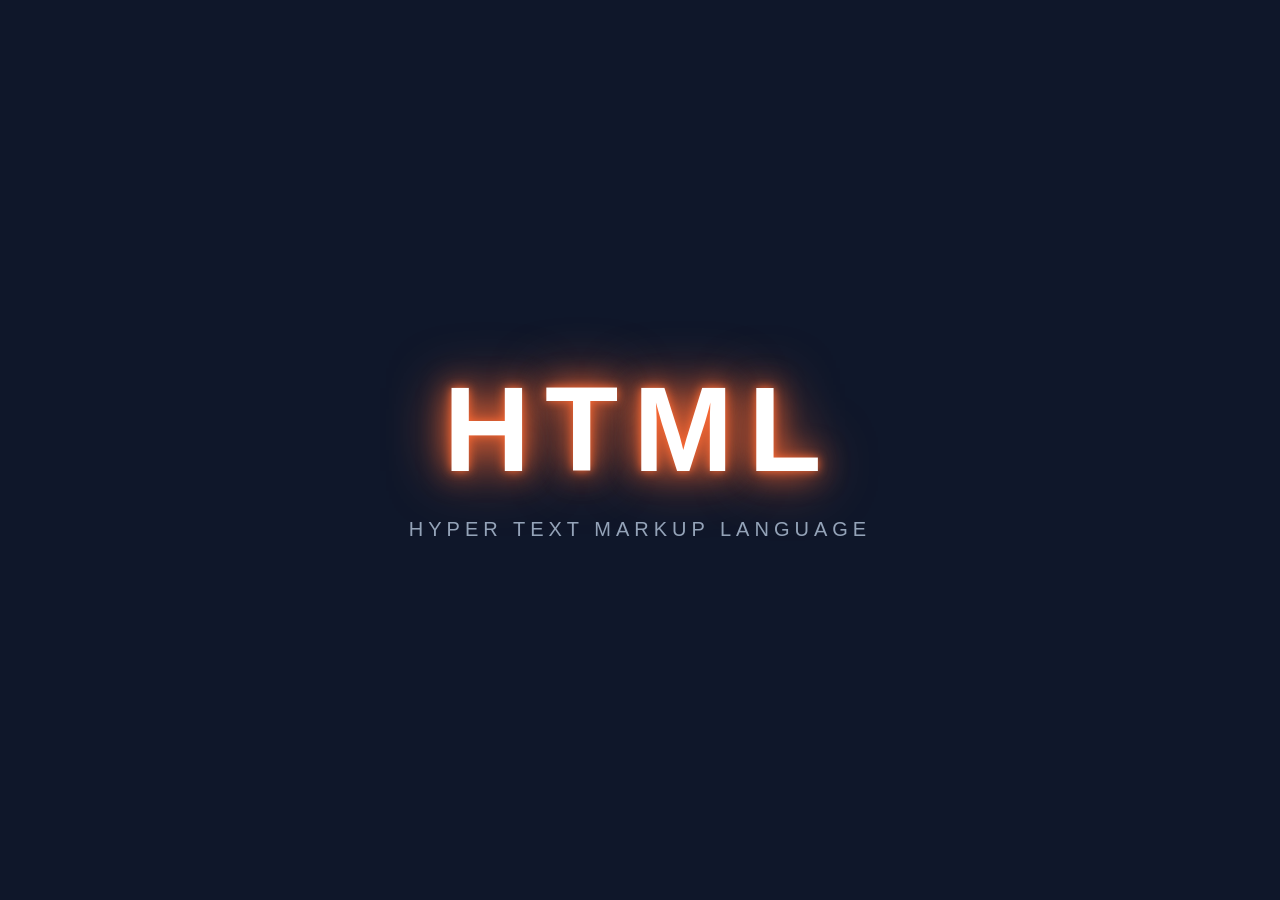
==== index.html @ c64df4d7 "Add files via upload" ====
<!DOCTYPE html>
<html lang="en">
<head>
    <meta charset="UTF-8">
    <meta name="viewport" content="width=device-width, initial-scale=1.0">

    <title>HTML</title>

    <style>
        * {
            margin: 0;
            padding: 0;
            box-sizing: border-box;
        }

        body {
            height: 100vh;
            display: flex;
            justify-content: center;
            align-items: center;
            background: #0f172a;
            font-family: Arial, sans-serif;
            overflow: hidden;
        }

        .container {
            text-align: center;
        }

        .html-text {
            font-size: 120px;
            font-weight: 900;
            letter-spacing: 15px;
            color: white;
            text-shadow:
                0 0 10px #ff6b35,
                0 0 30px #ff6b35,
                0 0 60px #ff6b35;
            animation: glow 2s infinite alternate;
        }

        .subtitle {
            margin-top: 20px;
            color: #94a3b8;
            font-size: 20px;
            letter-spacing: 5px;
        }

        @keyframes glow {
            from {
                transform: scale(1);
                text-shadow:
                    0 0 10px #ff6b35,
                    0 0 30px #ff6b35;
            }

            to {
                transform: scale(1.08);
                text-shadow:
                    0 0 20px #ff6b35,
                    0 0 50px #ff6b35,
                    0 0 90px #ff6b35;
            }
        }
    </style>
</head>

<body>

    <div class="container">
        <div class="html-text">HTML</div>
        <div class="subtitle">HYPER TEXT MARKUP LANGUAGE</div>
    </div>

</body>
</html>
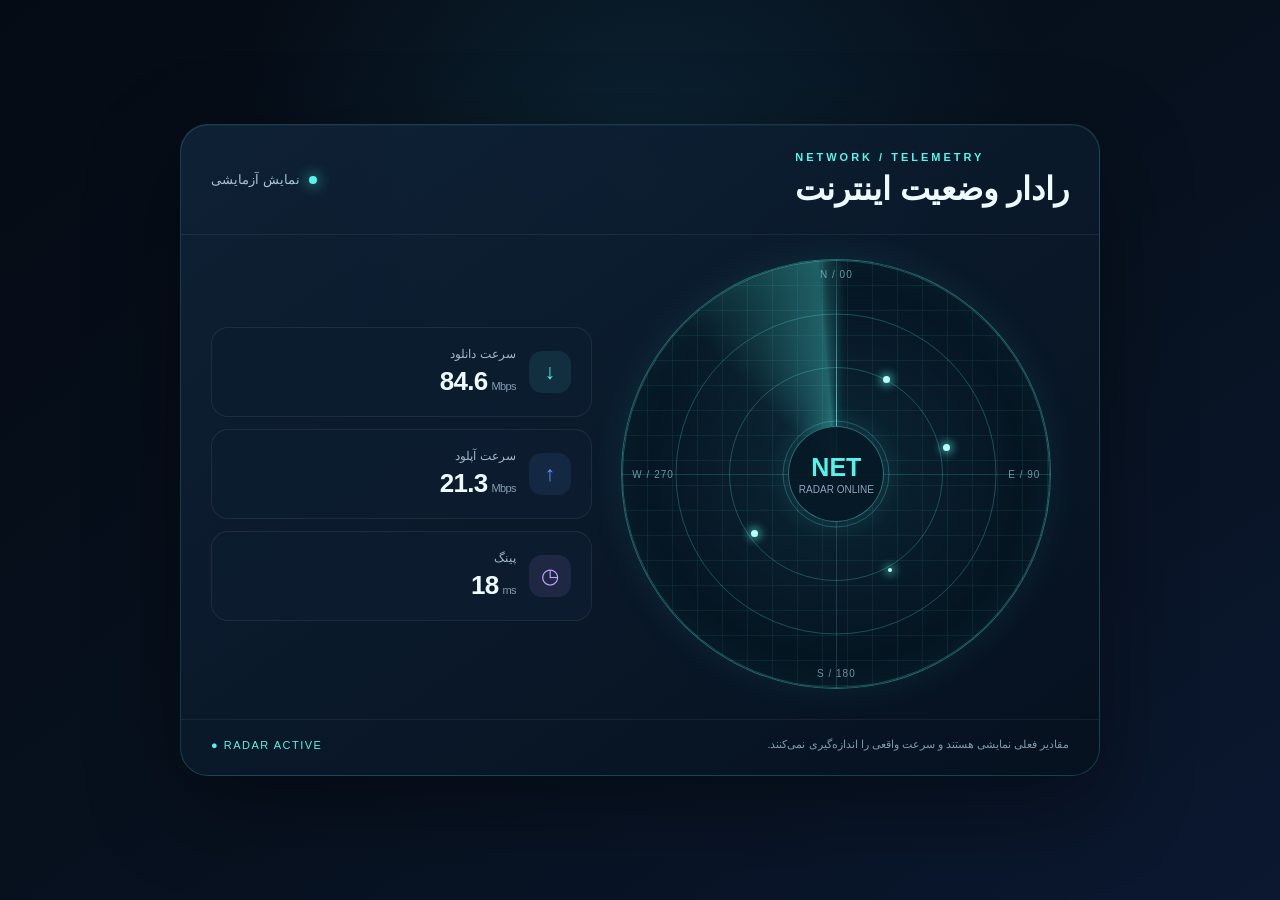
==== commit 45979ed2: "Replace landing page with internet radar" ====
--- a/index.html
+++ b/index.html
@@ -1,76 +1,210 @@
 <!DOCTYPE html>
-<html lang="en">
+<html lang="fa" dir="rtl">
 <head>
-    <meta charset="UTF-8">
-    <meta name="viewport" content="width=device-width, initial-scale=1.0">
+  <meta charset="UTF-8" />
+  <meta name="viewport" content="width=device-width, initial-scale=1.0" />
+  <title>Internet Radar</title>
+  <style>
+    :root {
+      --bg: #07111f;
+      --panel: rgba(13, 29, 48, .78);
+      --cyan: #54f5e8;
+      --blue: #5a9bff;
+      --muted: #8ca5bb;
+      --line: rgba(84, 245, 232, .15);
+    }
+    * { box-sizing: border-box; }
+    body {
+      margin: 0;
+      min-height: 100vh;
+      display: grid;
+      place-items: center;
+      padding: 28px;
+      color: #eefcff;
+      font-family: -apple-system, BlinkMacSystemFont, "Segoe UI", sans-serif;
+      background:
+        radial-gradient(ellipse at 50% 20%, rgba(29, 104, 132, .22), transparent 45%),
+        linear-gradient(145deg, #050b14, var(--bg) 55%, #0b1830);
+    }
+    .radar-card {
+      width: min(100%, 920px);
+      overflow: hidden;
+      border: 1px solid rgba(84, 245, 232, .18);
+      border-radius: 28px;
+      background: linear-gradient(145deg, rgba(16, 35, 56, .9), rgba(6, 17, 31, .94));
+      box-shadow: 0 28px 90px rgba(0, 0, 0, .38), inset 0 1px rgba(255,255,255,.04);
+    }
+    .top {
+      display: flex;
+      align-items: center;
+      justify-content: space-between;
+      gap: 16px;
+      padding: 26px 30px;
+      border-bottom: 1px solid rgba(255,255,255,.07);
+    }
+    .eyebrow {
+      color: var(--cyan);
+      font-size: 11px;
+      font-weight: 800;
+      letter-spacing: 3px;
+      direction: ltr;
+    }
+    h1 { margin: 7px 0 0; font-size: clamp(22px, 4vw, 32px); }
+    .status {
+      display: inline-flex; align-items: center; gap: 9px;
+      color: #a8c4d5; font-size: 13px; white-space: nowrap;
+    }
+    .dot {
+      width: 8px; height: 8px; border-radius: 50%;
+      background: var(--cyan); box-shadow: 0 0 14px var(--cyan);
+      animation: pulse 1.8s infinite;
+    }
+    .content {
+      display: grid; grid-template-columns: 1.1fr .9fr;
+      align-items: center; gap: 12px; padding: 24px 30px 30px;
+    }
+    .radar-wrap { position: relative; width: 100%; max-width: 430px; margin: auto; }
+    .radar {
+      position: relative; width: 100%; aspect-ratio: 1;
+      overflow: hidden; border-radius: 50%;
+      border: 1px solid rgba(84,245,232,.38);
+      background:
+        linear-gradient(rgba(84,245,232,.07) 1px, transparent 1px),
+        linear-gradient(90deg, rgba(84,245,232,.07) 1px, transparent 1px),
+        radial-gradient(circle, rgba(35,133,144,.14), rgba(4,18,30,.8) 72%);
+      background-size: 25px 25px, 25px 25px, auto;
+      box-shadow: 0 0 38px rgba(84,245,232,.08), inset 0 0 45px rgba(84,245,232,.07);
+    }
+    .ring {
+      position: absolute; left: 50%; top: 50%; transform: translate(-50%,-50%);
+      border: 1px solid rgba(84,245,232,.25); border-radius: 50%;
+    }
+    .r1 { width: 25%; height: 25%; }
+    .r2 { width: 50%; height: 50%; }
+    .r3 { width: 75%; height: 75%; }
+    .r4 { width: 100%; height: 100%; }
+    .axis { position: absolute; background: rgba(84,245,232,.18); }
+    .axis.h { height: 1px; left: 0; right: 0; top: 50%; }
+    .axis.v { width: 1px; top: 0; bottom: 0; left: 50%; }
+    .sweep {
+      position: absolute; inset: 0; border-radius: 50%;
+      background: conic-gradient(from 0deg, transparent 0deg 292deg, rgba(84,245,232,.02) 315deg, rgba(84,245,232,.32) 355deg, transparent 360deg);
+      animation: rotate 5s linear infinite;
+    }
+    .sweep::after {
+      content: ""; position: absolute; top: 0; left: 50%; width: 1px; height: 50%;
+      background: linear-gradient(transparent, var(--cyan));
+      transform-origin: bottom;
+      box-shadow: 0 0 9px var(--cyan);
+    }
+    .blip {
+      position: absolute; width: 7px; height: 7px; border-radius: 50%;
+      background: #b7fff9; box-shadow: 0 0 8px 3px rgba(84,245,232,.55);
+      animation: blink 2s infinite;
+    }
+    .b1 { top: 27%; left: 61%; }
+    .b2 { top: 63%; left: 30%; animation-delay: .6s; }
+    .b3 { top: 43%; left: 75%; animation-delay: 1.1s; }
+    .b4 { top: 72%; left: 62%; width: 4px; height: 4px; animation-delay: .3s; }
+    .radar-center {
+      position: absolute; left: 50%; top: 50%; transform: translate(-50%,-50%);
+      width: 96px; height: 96px; display: grid; place-items: center;
+      text-align: center; border-radius: 50%;
+      background: rgba(7,25,39,.94); border: 1px solid rgba(84,245,232,.4);
+      box-shadow: 0 0 28px rgba(84,245,232,.16);
+    }
+    .radar-center strong { display: block; font-size: 25px; color: var(--cyan); direction: ltr; }
+    .radar-center span { display: block; color: var(--muted); font-size: 10px; margin-top: 2px; }
+    .radar-label {
+      position: absolute; color: rgba(153,207,218,.68); font-size: 10px;
+      direction: ltr; letter-spacing: 1px;
+    }
+    .label-n { top: 9px; left: 50%; transform: translateX(-50%); }
+    .label-e { right: 10px; top: 50%; transform: translateY(-50%); }
+    .label-s { bottom: 9px; left: 50%; transform: translateX(-50%); }
+    .label-w { left: 10px; top: 50%; transform: translateY(-50%); }
+    .metrics { display: grid; gap: 12px; }
+    .metric {
+      display: flex; align-items: center; justify-content: space-between; gap: 14px;
+      padding: 19px 20px; border-radius: 17px;
+      border: 1px solid rgba(255,255,255,.075); background: var(--panel);
+    }
+    .metric-left { display: flex; align-items: center; gap: 13px; }
+    .metric-icon {
+      width: 42px; height: 42px; display: grid; place-items: center;
+      border-radius: 13px; color: var(--cyan); background: rgba(84,245,232,.09);
+      font-size: 21px;
+    }
+    .metric:nth-child(2) .metric-icon { color: var(--blue); background: rgba(90,155,255,.1); }
+    .metric:nth-child(3) .metric-icon { color: #c3a0ff; background: rgba(195,160,255,.1); }
+    .metric-label { color: #a1b7c8; font-size: 12px; }
+    .metric-value { margin-top: 5px; font-size: 26px; font-weight: 750; letter-spacing: -.7px; direction: ltr; }
+    .unit { font-size: 11px; color: #829caf; font-weight: 500; margin-left: 4px; }
+    .bottom {
+      display: flex; justify-content: space-between; align-items: center; gap: 16px;
+      padding: 18px 30px 24px; border-top: 1px solid rgba(255,255,255,.06);
+      color: #7f9bad; font-size: 11px;
+    }
+    .live-tag { color: var(--cyan); direction: ltr; letter-spacing: 1.5px; }
+    @keyframes rotate { to { transform: rotate(360deg); } }
+    @keyframes pulse { 50% { opacity: .45; box-shadow: 0 0 4px var(--cyan); } }
+    @keyframes blink { 0%,100% { opacity: .35; transform: scale(.8); } 50% { opacity: 1; transform: scale(1.2); } }
+    @media (max-width: 680px) {
+      body { padding: 12px; }
+      .top { padding: 22px 20px; align-items: flex-start; flex-direction: column; }
+      .content { grid-template-columns: 1fr; padding: 20px; gap: 24px; }
+      .radar-wrap { max-width: 340px; }
+      .bottom { padding: 16px 20px 20px; }
+      .metric { padding: 15px; }
+    }
+    @media (prefers-reduced-motion: reduce) {
+      *, *::before, *::after { animation-duration: .01ms !important; animation-iteration-count: 1 !important; }
+    }
+  </style>
+</head>
+<body>
+  <main class="radar-card">
+    <header class="top">
+      <div>
+        <div class="eyebrow">NETWORK / TELEMETRY</div>
+        <h1>رادار وضعیت اینترنت</h1>
+      </div>
+      <div class="status"><span class="dot"></span><span id="connectionStatus">نمایش آزمایشی</span></div>
+    </header>
 
-    <title>HTML</title>
+    <section class="content">
+      <div class="radar-wrap">
+        <div class="radar" aria-label="رادار متحرک تزئینی">
+          <div class="ring r1"></div><div class="ring r2"></div>
+          <div class="ring r3"></div><div class="ring r4"></div>
+          <div class="axis h"></div><div class="axis v"></div>
+          <div class="sweep"></div>
+          <i class="blip b1"></i><i class="blip b2"></i><i class="blip b3"></i><i class="blip b4"></i>
+          <span class="radar-label label-n">N / 00</span>
+          <span class="radar-label label-e">E / 90</span>
+          <span class="radar-label label-s">S / 180</span>
+          <span class="radar-label label-w">W / 270</span>
+          <div class="radar-center"><div><strong>NET</strong><span>RADAR ONLINE</span></div></div>
+        </div>
+      </div>
 
-    <style>
-        * {
-            margin: 0;
-            padding: 0;
-            box-sizing: border-box;
-        }
+      <div class="metrics">
+        <article class="metric">
+          <div class="metric-left"><div class="metric-icon">↓</div><div><div class="metric-label">سرعت دانلود</div><div class="metric-value"><span id="download">84.6</span><span class="unit">Mbps</span></div></div></div>
+        </article>
+        <article class="metric">
+          <div class="metric-left"><div class="metric-icon">↑</div><div><div class="metric-label">سرعت آپلود</div><div class="metric-value"><span id="upload">21.3</span><span class="unit">Mbps</span></div></div></div>
+        </article>
+        <article class="metric">
+          <div class="metric-left"><div class="metric-icon">◷</div><div><div class="metric-label">پینگ</div><div class="metric-value"><span id="ping">18</span><span class="unit">ms</span></div></div></div>
+        </article>
+      </div>
+    </section>
 
-        body {
-            height: 100vh;
-            display: flex;
-            justify-content: center;
-            align-items: center;
-            background: #0f172a;
-            font-family: Arial, sans-serif;
-            overflow: hidden;
-        }
-
-        .container {
-            text-align: center;
-        }
-
-        .html-text {
-            font-size: 120px;
-            font-weight: 900;
-            letter-spacing: 15px;
-            color: white;
-            text-shadow:
-                0 0 10px #ff6b35,
-                0 0 30px #ff6b35,
-                0 0 60px #ff6b35;
-            animation: glow 2s infinite alternate;
-        }
-
-        .subtitle {
-            margin-top: 20px;
-            color: #94a3b8;
-            font-size: 20px;
-            letter-spacing: 5px;
-        }
-
-        @keyframes glow {
-            from {
-                transform: scale(1);
-                text-shadow:
-                    0 0 10px #ff6b35,
-                    0 0 30px #ff6b35;
-            }
-
-            to {
-                transform: scale(1.08);
-                text-shadow:
-                    0 0 20px #ff6b35,
-                    0 0 50px #ff6b35,
-                    0 0 90px #ff6b35;
-            }
-        }
-    </style>
-</head>
-
-<body>
-
-    <div class="container">
-        <div class="html-text">HTML</div>
-        <div class="subtitle">HYPER TEXT MARKUP LANGUAGE</div>
-    </div>
-
+    <footer class="bottom">
+      <span>مقادیر فعلی نمایشی هستند و سرعت واقعی را اندازه‌گیری نمی‌کنند.</span>
+      <span class="live-tag">● RADAR ACTIVE</span>
+    </footer>
+  </main>
 </body>
-</html>+</html>
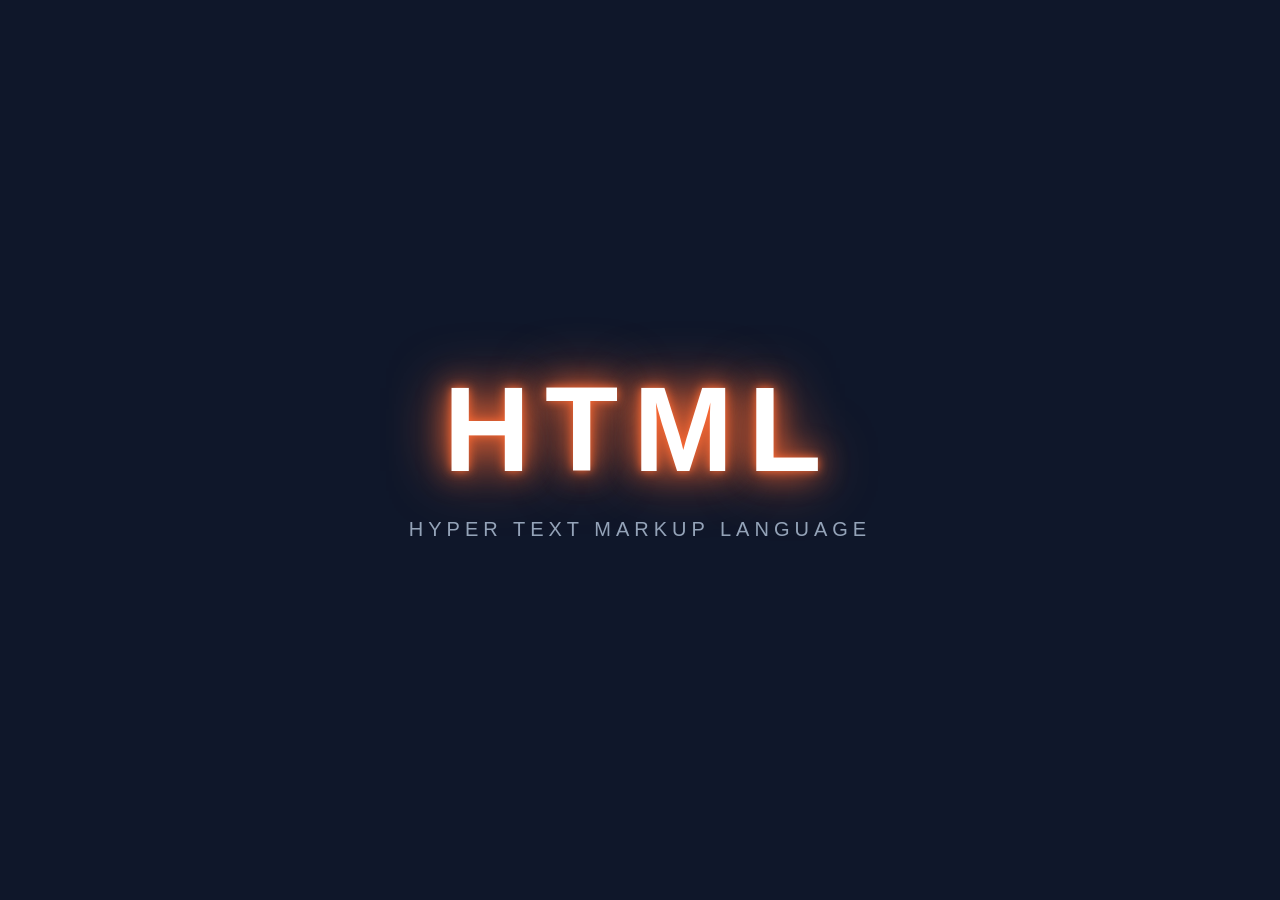
==== commit 6cf80bb5: "Resolve conflict and replace landing page" ====
--- a/index.html
+++ b/index.html
@@ -1,210 +1,76 @@
 <!DOCTYPE html>
-<html lang="fa" dir="rtl">
+<html lang="en">
 <head>
-  <meta charset="UTF-8" />
-  <meta name="viewport" content="width=device-width, initial-scale=1.0" />
-  <title>Internet Radar</title>
-  <style>
-    :root {
-      --bg: #07111f;
-      --panel: rgba(13, 29, 48, .78);
-      --cyan: #54f5e8;
-      --blue: #5a9bff;
-      --muted: #8ca5bb;
-      --line: rgba(84, 245, 232, .15);
-    }
-    * { box-sizing: border-box; }
-    body {
-      margin: 0;
-      min-height: 100vh;
-      display: grid;
-      place-items: center;
-      padding: 28px;
-      color: #eefcff;
-      font-family: -apple-system, BlinkMacSystemFont, "Segoe UI", sans-serif;
-      background:
-        radial-gradient(ellipse at 50% 20%, rgba(29, 104, 132, .22), transparent 45%),
-        linear-gradient(145deg, #050b14, var(--bg) 55%, #0b1830);
-    }
-    .radar-card {
-      width: min(100%, 920px);
-      overflow: hidden;
-      border: 1px solid rgba(84, 245, 232, .18);
-      border-radius: 28px;
-      background: linear-gradient(145deg, rgba(16, 35, 56, .9), rgba(6, 17, 31, .94));
-      box-shadow: 0 28px 90px rgba(0, 0, 0, .38), inset 0 1px rgba(255,255,255,.04);
-    }
-    .top {
-      display: flex;
-      align-items: center;
-      justify-content: space-between;
-      gap: 16px;
-      padding: 26px 30px;
-      border-bottom: 1px solid rgba(255,255,255,.07);
-    }
-    .eyebrow {
-      color: var(--cyan);
-      font-size: 11px;
-      font-weight: 800;
-      letter-spacing: 3px;
-      direction: ltr;
-    }
-    h1 { margin: 7px 0 0; font-size: clamp(22px, 4vw, 32px); }
-    .status {
-      display: inline-flex; align-items: center; gap: 9px;
-      color: #a8c4d5; font-size: 13px; white-space: nowrap;
-    }
-    .dot {
-      width: 8px; height: 8px; border-radius: 50%;
-      background: var(--cyan); box-shadow: 0 0 14px var(--cyan);
-      animation: pulse 1.8s infinite;
-    }
-    .content {
-      display: grid; grid-template-columns: 1.1fr .9fr;
-      align-items: center; gap: 12px; padding: 24px 30px 30px;
-    }
-    .radar-wrap { position: relative; width: 100%; max-width: 430px; margin: auto; }
-    .radar {
-      position: relative; width: 100%; aspect-ratio: 1;
-      overflow: hidden; border-radius: 50%;
-      border: 1px solid rgba(84,245,232,.38);
-      background:
-        linear-gradient(rgba(84,245,232,.07) 1px, transparent 1px),
-        linear-gradient(90deg, rgba(84,245,232,.07) 1px, transparent 1px),
-        radial-gradient(circle, rgba(35,133,144,.14), rgba(4,18,30,.8) 72%);
-      background-size: 25px 25px, 25px 25px, auto;
-      box-shadow: 0 0 38px rgba(84,245,232,.08), inset 0 0 45px rgba(84,245,232,.07);
-    }
-    .ring {
-      position: absolute; left: 50%; top: 50%; transform: translate(-50%,-50%);
-      border: 1px solid rgba(84,245,232,.25); border-radius: 50%;
-    }
-    .r1 { width: 25%; height: 25%; }
-    .r2 { width: 50%; height: 50%; }
-    .r3 { width: 75%; height: 75%; }
-    .r4 { width: 100%; height: 100%; }
-    .axis { position: absolute; background: rgba(84,245,232,.18); }
-    .axis.h { height: 1px; left: 0; right: 0; top: 50%; }
-    .axis.v { width: 1px; top: 0; bottom: 0; left: 50%; }
-    .sweep {
-      position: absolute; inset: 0; border-radius: 50%;
-      background: conic-gradient(from 0deg, transparent 0deg 292deg, rgba(84,245,232,.02) 315deg, rgba(84,245,232,.32) 355deg, transparent 360deg);
-      animation: rotate 5s linear infinite;
-    }
-    .sweep::after {
-      content: ""; position: absolute; top: 0; left: 50%; width: 1px; height: 50%;
-      background: linear-gradient(transparent, var(--cyan));
-      transform-origin: bottom;
-      box-shadow: 0 0 9px var(--cyan);
-    }
-    .blip {
-      position: absolute; width: 7px; height: 7px; border-radius: 50%;
-      background: #b7fff9; box-shadow: 0 0 8px 3px rgba(84,245,232,.55);
-      animation: blink 2s infinite;
-    }
-    .b1 { top: 27%; left: 61%; }
-    .b2 { top: 63%; left: 30%; animation-delay: .6s; }
-    .b3 { top: 43%; left: 75%; animation-delay: 1.1s; }
-    .b4 { top: 72%; left: 62%; width: 4px; height: 4px; animation-delay: .3s; }
-    .radar-center {
-      position: absolute; left: 50%; top: 50%; transform: translate(-50%,-50%);
-      width: 96px; height: 96px; display: grid; place-items: center;
-      text-align: center; border-radius: 50%;
-      background: rgba(7,25,39,.94); border: 1px solid rgba(84,245,232,.4);
-      box-shadow: 0 0 28px rgba(84,245,232,.16);
-    }
-    .radar-center strong { display: block; font-size: 25px; color: var(--cyan); direction: ltr; }
-    .radar-center span { display: block; color: var(--muted); font-size: 10px; margin-top: 2px; }
-    .radar-label {
-      position: absolute; color: rgba(153,207,218,.68); font-size: 10px;
-      direction: ltr; letter-spacing: 1px;
-    }
-    .label-n { top: 9px; left: 50%; transform: translateX(-50%); }
-    .label-e { right: 10px; top: 50%; transform: translateY(-50%); }
-    .label-s { bottom: 9px; left: 50%; transform: translateX(-50%); }
-    .label-w { left: 10px; top: 50%; transform: translateY(-50%); }
-    .metrics { display: grid; gap: 12px; }
-    .metric {
-      display: flex; align-items: center; justify-content: space-between; gap: 14px;
-      padding: 19px 20px; border-radius: 17px;
-      border: 1px solid rgba(255,255,255,.075); background: var(--panel);
-    }
-    .metric-left { display: flex; align-items: center; gap: 13px; }
-    .metric-icon {
-      width: 42px; height: 42px; display: grid; place-items: center;
-      border-radius: 13px; color: var(--cyan); background: rgba(84,245,232,.09);
-      font-size: 21px;
-    }
-    .metric:nth-child(2) .metric-icon { color: var(--blue); background: rgba(90,155,255,.1); }
-    .metric:nth-child(3) .metric-icon { color: #c3a0ff; background: rgba(195,160,255,.1); }
-    .metric-label { color: #a1b7c8; font-size: 12px; }
-    .metric-value { margin-top: 5px; font-size: 26px; font-weight: 750; letter-spacing: -.7px; direction: ltr; }
-    .unit { font-size: 11px; color: #829caf; font-weight: 500; margin-left: 4px; }
-    .bottom {
-      display: flex; justify-content: space-between; align-items: center; gap: 16px;
-      padding: 18px 30px 24px; border-top: 1px solid rgba(255,255,255,.06);
-      color: #7f9bad; font-size: 11px;
-    }
-    .live-tag { color: var(--cyan); direction: ltr; letter-spacing: 1.5px; }
-    @keyframes rotate { to { transform: rotate(360deg); } }
-    @keyframes pulse { 50% { opacity: .45; box-shadow: 0 0 4px var(--cyan); } }
-    @keyframes blink { 0%,100% { opacity: .35; transform: scale(.8); } 50% { opacity: 1; transform: scale(1.2); } }
-    @media (max-width: 680px) {
-      body { padding: 12px; }
-      .top { padding: 22px 20px; align-items: flex-start; flex-direction: column; }
-      .content { grid-template-columns: 1fr; padding: 20px; gap: 24px; }
-      .radar-wrap { max-width: 340px; }
-      .bottom { padding: 16px 20px 20px; }
-      .metric { padding: 15px; }
-    }
-    @media (prefers-reduced-motion: reduce) {
-      *, *::before, *::after { animation-duration: .01ms !important; animation-iteration-count: 1 !important; }
-    }
-  </style>
+    <meta charset="UTF-8">
+    <meta name="viewport" content="width=device-width, initial-scale=1.0">
+
+    <title>HTML</title>
+
+    <style>
+        * {
+            margin: 0;
+            padding: 0;
+            box-sizing: border-box;
+        }
+
+        body {
+            height: 100vh;
+            display: flex;
+            justify-content: center;
+            align-items: center;
+            background: #0f172a;
+            font-family: Arial, sans-serif;
+            overflow: hidden;
+        }
+
+        .container {
+            text-align: center;
+        }
+
+        .html-text {
+            font-size: 120px;
+            font-weight: 900;
+            letter-spacing: 15px;
+            color: white;
+            text-shadow:
+                0 0 10px #ff6b35,
+                0 0 30px #ff6b35,
+                0 0 60px #ff6b35;
+            animation: glow 2s infinite alternate;
+        }
+
+        .subtitle {
+            margin-top: 20px;
+            color: #94a3b8;
+            font-size: 20px;
+            letter-spacing: 5px;
+        }
+
+        @keyframes glow {
+            from {
+                transform: scale(1);
+                text-shadow:
+                    0 0 10px #ff6b35,
+                    0 0 30px #ff6b35;
+            }
+
+            to {
+                transform: scale(1.08);
+                text-shadow:
+                    0 0 20px #ff6b35,
+                    0 0 50px #ff6b35,
+                    0 0 90px #ff6b35;
+            }
+        }
+    </style>
 </head>
+
 <body>
-  <main class="radar-card">
-    <header class="top">
-      <div>
-        <div class="eyebrow">NETWORK / TELEMETRY</div>
-        <h1>رادار وضعیت اینترنت</h1>
-      </div>
-      <div class="status"><span class="dot"></span><span id="connectionStatus">نمایش آزمایشی</span></div>
-    </header>
 
-    <section class="content">
-      <div class="radar-wrap">
-        <div class="radar" aria-label="رادار متحرک تزئینی">
-          <div class="ring r1"></div><div class="ring r2"></div>
-          <div class="ring r3"></div><div class="ring r4"></div>
-          <div class="axis h"></div><div class="axis v"></div>
-          <div class="sweep"></div>
-          <i class="blip b1"></i><i class="blip b2"></i><i class="blip b3"></i><i class="blip b4"></i>
-          <span class="radar-label label-n">N / 00</span>
-          <span class="radar-label label-e">E / 90</span>
-          <span class="radar-label label-s">S / 180</span>
-          <span class="radar-label label-w">W / 270</span>
-          <div class="radar-center"><div><strong>NET</strong><span>RADAR ONLINE</span></div></div>
-        </div>
-      </div>
+    <div class="container">
+        <div class="html-text">HTML</div>
+        <div class="subtitle">HYPER TEXT MARKUP LANGUAGE</div>
+    </div>
 
-      <div class="metrics">
-        <article class="metric">
-          <div class="metric-left"><div class="metric-icon">↓</div><div><div class="metric-label">سرعت دانلود</div><div class="metric-value"><span id="download">84.6</span><span class="unit">Mbps</span></div></div></div>
-        </article>
-        <article class="metric">
-          <div class="metric-left"><div class="metric-icon">↑</div><div><div class="metric-label">سرعت آپلود</div><div class="metric-value"><span id="upload">21.3</span><span class="unit">Mbps</span></div></div></div>
-        </article>
-        <article class="metric">
-          <div class="metric-left"><div class="metric-icon">◷</div><div><div class="metric-label">پینگ</div><div class="metric-value"><span id="ping">18</span><span class="unit">ms</span></div></div></div>
-        </article>
-      </div>
-    </section>
-
-    <footer class="bottom">
-      <span>مقادیر فعلی نمایشی هستند و سرعت واقعی را اندازه‌گیری نمی‌کنند.</span>
-      <span class="live-tag">● RADAR ACTIVE</span>
-    </footer>
-  </main>
 </body>
-</html>
+</html>
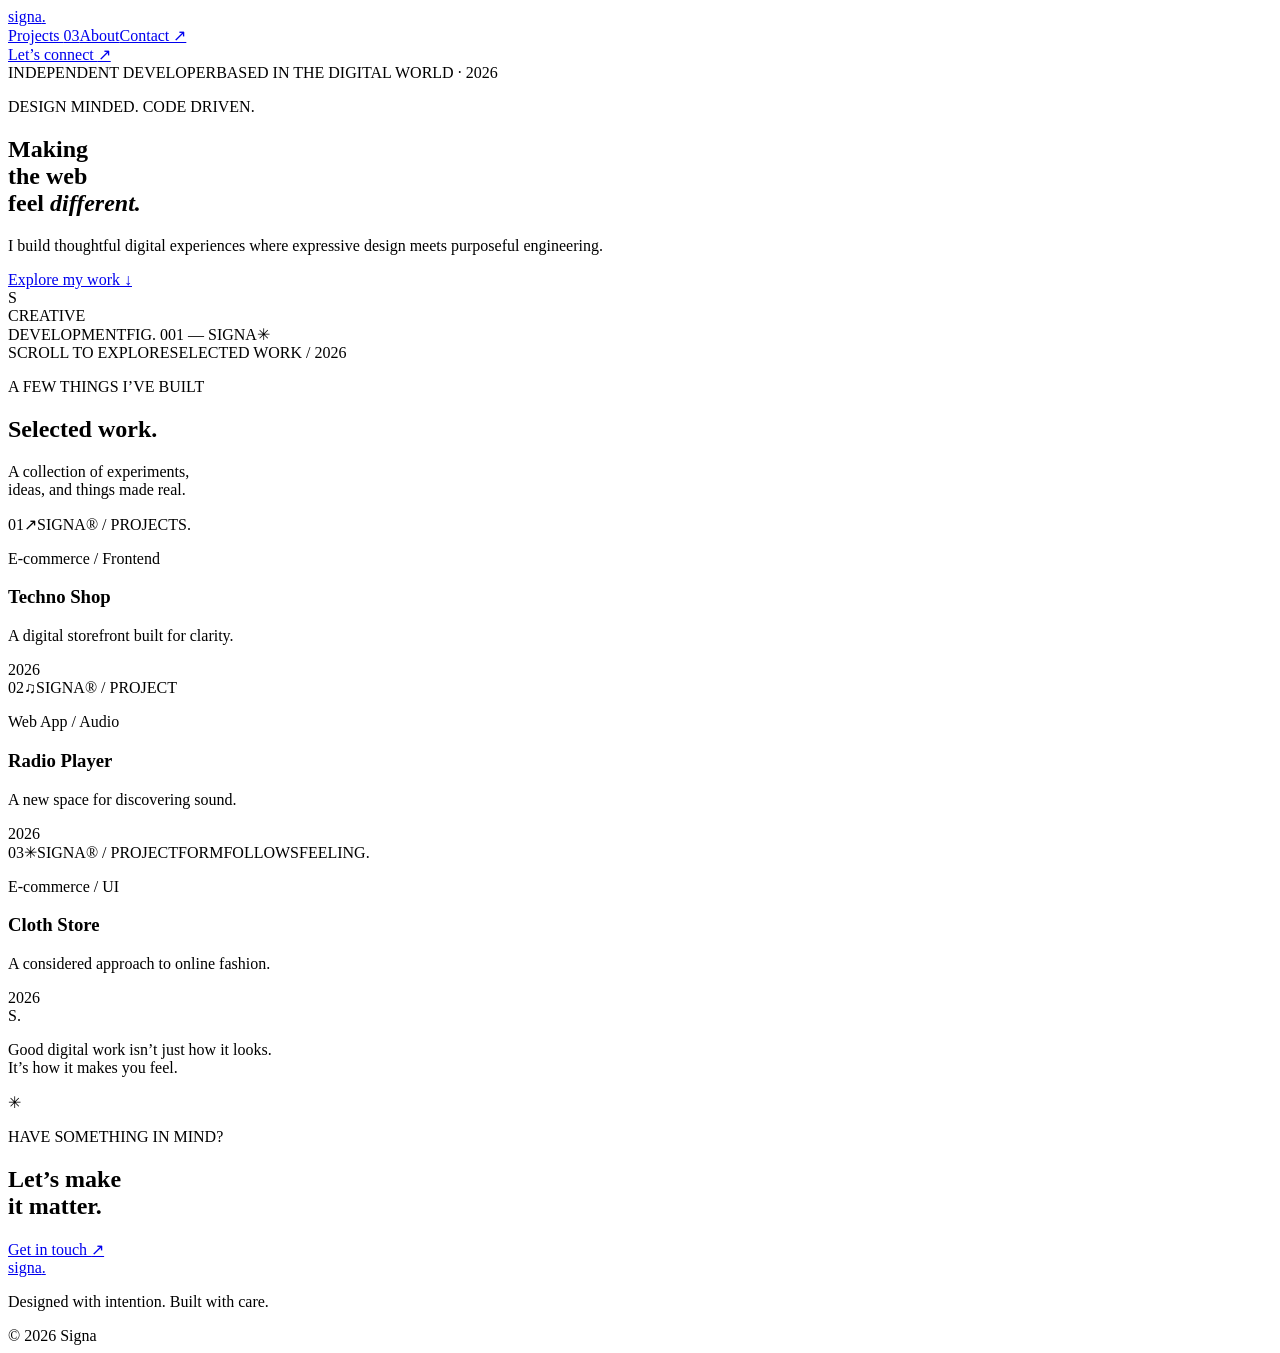
==== commit 97b6bffe: "Deploy Signa portfolio to GitHub Pages" ====
--- a/index.html
+++ b/index.html
@@ -1,76 +1 @@
-<!DOCTYPE html>
-<html lang="en">
-<head>
-    <meta charset="UTF-8">
-    <meta name="viewport" content="width=device-width, initial-scale=1.0">
-
-    <title>HTML</title>
-
-    <style>
-        * {
-            margin: 0;
-            padding: 0;
-            box-sizing: border-box;
-        }
-
-        body {
-            height: 100vh;
-            display: flex;
-            justify-content: center;
-            align-items: center;
-            background: #0f172a;
-            font-family: Arial, sans-serif;
-            overflow: hidden;
-        }
-
-        .container {
-            text-align: center;
-        }
-
-        .html-text {
-            font-size: 120px;
-            font-weight: 900;
-            letter-spacing: 15px;
-            color: white;
-            text-shadow:
-                0 0 10px #ff6b35,
-                0 0 30px #ff6b35,
-                0 0 60px #ff6b35;
-            animation: glow 2s infinite alternate;
-        }
-
-        .subtitle {
-            margin-top: 20px;
-            color: #94a3b8;
-            font-size: 20px;
-            letter-spacing: 5px;
-        }
-
-        @keyframes glow {
-            from {
-                transform: scale(1);
-                text-shadow:
-                    0 0 10px #ff6b35,
-                    0 0 30px #ff6b35;
-            }
-
-            to {
-                transform: scale(1.08);
-                text-shadow:
-                    0 0 20px #ff6b35,
-                    0 0 50px #ff6b35,
-                    0 0 90px #ff6b35;
-            }
-        }
-    </style>
-</head>
-
-<body>
-
-    <div class="container">
-        <div class="html-text">HTML</div>
-        <div class="subtitle">HYPER TEXT MARKUP LANGUAGE</div>
-    </div>
-
-</body>
-</html>+<!DOCTYPE html><html lang="en" class="T19VSG_variable _8Li5zG_variable"><head><meta charSet="utf-8"/><meta name="viewport" content="width=device-width, initial-scale=1"/><link rel="preload" href="/landing/_next/static/media/07a39a8a4660cc7c-s.p.0r6juujl39pe6.woff2" as="font" crossorigin="" type="font/woff2"/><link rel="preload" href="/landing/_next/static/media/605ce01b664af129-s.p.0wgildi0cnwt9.woff2" as="font" crossorigin="" type="font/woff2"/><link rel="stylesheet" href="/landing/_next/static/chunks/2_oo-a-i1k4a-.css" data-precedence="next"/><link rel="preload" as="script" fetchPriority="low" href="/landing/_next/static/chunks/3cfn99dbrcvvp.js"/><script src="/landing/_next/static/chunks/2mek-yn9ybunm.js" async=""></script><script src="/landing/_next/static/chunks/3wbm-994r45kr.js" async=""></script><script src="/landing/_next/static/chunks/turbopack-2jvrk16g58_ok.js" async=""></script><script src="/landing/_next/static/chunks/0umf92h1sb77c.js" async=""></script><meta name="next-size-adjust" content=""/><title>Create Next App</title><meta name="description" content="Generated by create next app"/><link rel="icon" href="/landing/favicon.ico?favicon.117ezoe8m31dk.ico" sizes="48x48" type="image/x-icon"/><script src="/landing/_next/static/chunks/0cz1d0mv5g_q7.js" noModule=""></script></head><body><div hidden=""><!--$--><!--/$--></div><main class="site-shell"><header class="site-header"><a class="wordmark" href="#" aria-label="Signa home">signa<span>.</span></a><nav class="main-nav" aria-label="Main navigation"><a href="#work">Projects <span>03</span></a><a href="#about">About</a><a href="#contact">Contact ↗</a></nav><a class="header-cta" href="#contact">Let’s connect <span>↗</span></a></header><section class="hero" id="about"><div class="hero-topline"><span>INDEPENDENT DEVELOPER</span><span>BASED IN THE DIGITAL WORLD · 2026</span></div><div class="hero-layout"><div class="hero-copy"><p class="eyebrow">DESIGN MINDED. CODE DRIVEN.</p><h1>Making<br/>the web<br/><span class="headline-accent">feel <i>different.</i></span></h1><div class="hero-bottom"><p class="hero-description">I build thoughtful digital experiences where expressive design meets purposeful engineering.</p><a class="text-link" href="#work">Explore my work <span>↓</span></a></div></div><div class="hero-art" aria-label="Abstract Signa graphic"><div class="art-orbit orbit-one"></div><div class="art-orbit orbit-two"></div><div class="art-orbit orbit-three"></div><div class="art-core"><span>S</span></div><span class="art-label art-label-top">CREATIVE<br/>DEVELOPMENT</span><span class="art-label art-label-bottom">FIG. 001 — SIGNA</span><span class="art-star">✳</span></div></div><div class="hero-index"><span>SCROLL TO EXPLORE</span><span class="index-line"></span><span>SELECTED WORK / 2026</span></div></section><section class="work-section" id="work"><div class="section-heading"><div><p class="eyebrow">A FEW THINGS I’VE BUILT</p><h2>Selected work<span>.</span></h2></div><p class="section-note">A collection of experiments,<br/>ideas, and things made real.</p></div><div class="project-grid"><article class="project-card project-orange"><div class="project-visual"><span class="visual-number">01</span><span class="visual-symbol">↗</span><span class="visual-caption">SIGNA® / PROJECT</span><span class="visual-decoration" aria-hidden="true"><span class="shop-shape"><span class="shop-handle"></span><span class="shop-face">S.</span></span></span></div><div class="project-info"><div><p class="project-category">E-commerce / Frontend</p><h3>Techno Shop</h3><p class="project-description">A digital storefront built for clarity.</p></div><span class="project-year">2026</span></div></article><article class="project-card project-lime"><div class="project-visual"><span class="visual-number">02</span><span class="visual-symbol">♫</span><span class="visual-caption">SIGNA® / PROJECT</span><span class="visual-decoration" aria-hidden="true"><span class="sound-shape"><span style="--bar:20%"></span><span style="--bar:57%"></span><span style="--bar:94%"></span><span style="--bar:51%"></span><span style="--bar:88%"></span><span style="--bar:45%"></span><span style="--bar:82%"></span><span style="--bar:39%"></span><span style="--bar:76%"></span></span></span></div><div class="project-info"><div><p class="project-category">Web App / Audio</p><h3>Radio Player</h3><p class="project-description">A new space for discovering sound.</p></div><span class="project-year">2026</span></div></article><article class="project-card project-lilac"><div class="project-visual"><span class="visual-number">03</span><span class="visual-symbol">✳</span><span class="visual-caption">SIGNA® / PROJECT</span><span class="visual-decoration" aria-hidden="true"><span class="cloth-shape"><span>FORM</span><span>FOLLOWS</span><span>FEELING.</span></span></span></div><div class="project-info"><div><p class="project-category">E-commerce / UI</p><h3>Cloth Store</h3><p class="project-description">A considered approach to online fashion.</p></div><span class="project-year">2026</span></div></article></div></section><section class="about-strip"><span class="about-mark">S.</span><p>Good digital work isn’t just how it looks.<br/><span>It’s how it makes you feel.</span></p><span class="about-decoration">✳</span></section><footer class="site-footer" id="contact"><div class="footer-main"><p class="eyebrow">HAVE SOMETHING IN MIND?</p><h2>Let’s make<br/><span>it matter.</span></h2><a class="footer-contact" href="mailto:hello@example.com">Get in touch <span>↗</span></a></div><div class="footer-bottom"><a class="wordmark footer-wordmark" href="#">signa<span>.</span></a><p>Designed with intention. Built with care.</p><span>© 2026 Signa</span></div></footer></main><!--$--><!--/$--><script id="_R_">(globalThis["TURBOPACK"] || (globalThis["TURBOPACK"] = [])).push({"otherChunks":["static/chunks/3cfn99dbrcvvp.js","static/chunks/2mek-yn9ybunm.js","static/chunks/3wbm-994r45kr.js"],"runtimeModuleIds":[94553]});</script><script src="/landing/_next/static/chunks/3cfn99dbrcvvp.js" async=""></script><script>(self.__next_f=self.__next_f||[]).push([0])</script><script>self.__next_f.push([1,"1:\"$Sreact.fragment\"\n2:\"/landing/_next/static/chunks/0umf92h1sb77c.js\"\n3:I[39756,[\"$2\"],\"default\"]\n4:I[37457,[\"$2\"],\"default\"]\nd:\"ViewportBoundary\"\ne:I[97367,[\"$2\"],\"$d\"]\n10:\"MetadataBoundary\"\n11:I[97367,[\"$2\"],\"$10\"]\n12:\"$Sreact.suspense\"\n14:I[68027,[\"$2\"],\"default\",1]\n:HL[\"/landing/_next/static/chunks/2_oo-a-i1k4a-.css\",\"style\"]\n:HL[\"/landing/_next/static/media/07a39a8a4660cc7c-s.p.0r6juujl39pe6.woff2\",\"font\",{\"crossOrigin\":\"\",\"type\":\"font/woff2\"}]\n:HL[\"/landing/_next/static/media/605ce01b664af129-s.p.0wgildi0cnwt9.woff2\",\"font\",{\"crossOrigin\":\"\",\"type\":\"font/woff2\"}]\n"])</script><script>self.__next_f.push([1,"5:[[\"children\",{\"s\":\"__PAGE__\",\"h\":512,\"d\":{\"r\":[\"$\",\"$1\",\"c\",{\"children\":[[\"$\",\"main\",null,{\"className\":\"site-shell\",\"children\":[[\"$\",\"header\",null,{\"className\":\"site-header\",\"children\":[[\"$\",\"a\",null,{\"className\":\"wordmark\",\"href\":\"#\",\"aria-label\":\"Signa home\",\"children\":[\"signa\",[\"$\",\"span\",null,{\"children\":\".\"}]]}],[\"$\",\"nav\",null,{\"className\":\"main-nav\",\"aria-label\":\"Main navigation\",\"children\":[[\"$\",\"a\",null,{\"href\":\"#work\",\"children\":[\"Projects \",[\"$\",\"span\",null,{\"children\":\"03\"}]]}],[\"$\",\"a\",null,{\"href\":\"#about\",\"children\":\"About\"}],[\"$\",\"a\",null,{\"href\":\"#contact\",\"children\":\"Contact ↗\"}]]}],[\"$\",\"a\",null,{\"className\":\"header-cta\",\"href\":\"#contact\",\"children\":[\"Let’s connect \",[\"$\",\"span\",null,{\"children\":\"↗\"}]]}]]}],[\"$\",\"section\",null,{\"className\":\"hero\",\"id\":\"about\",\"children\":[[\"$\",\"div\",null,{\"className\":\"hero-topline\",\"children\":[[\"$\",\"span\",null,{\"children\":\"INDEPENDENT DEVELOPER\"}],[\"$\",\"span\",null,{\"children\":\"BASED IN THE DIGITAL WORLD · 2026\"}]]}],[\"$\",\"div\",null,{\"className\":\"hero-layout\",\"children\":[[\"$\",\"div\",null,{\"className\":\"hero-copy\",\"children\":[[\"$\",\"p\",null,{\"className\":\"eyebrow\",\"children\":\"DESIGN MINDED. CODE DRIVEN.\"}],[\"$\",\"h1\",null,{\"children\":[\"Making\",[\"$\",\"br\",null,{}],\"the web\",[\"$\",\"br\",null,{}],[\"$\",\"span\",null,{\"className\":\"headline-accent\",\"children\":[\"feel \",[\"$\",\"i\",null,{\"children\":\"different.\"}]]}]]}],[\"$\",\"div\",null,{\"className\":\"hero-bottom\",\"children\":[[\"$\",\"p\",null,{\"className\":\"hero-description\",\"children\":\"I build thoughtful digital experiences where expressive design meets purposeful engineering.\"}],[\"$\",\"a\",null,{\"className\":\"text-link\",\"href\":\"#work\",\"children\":[\"Explore my work \",[\"$\",\"span\",null,{\"children\":\"↓\"}]]}]]}]]}],[\"$\",\"div\",null,{\"className\":\"hero-art\",\"aria-label\":\"Abstract Signa graphic\",\"children\":[[\"$\",\"div\",null,{\"className\":\"art-orbit orbit-one\"}],[\"$\",\"div\",null,{\"className\":\"art-orbit orbit-two\"}],[\"$\",\"div\",null,{\"className\":\"art-orbit orbit-three\"}],[\"$\",\"div\",null,{\"className\":\"art-core\",\"children\":[\"$\",\"span\",null,{\"children\":\"S\"}]}],[\"$\",\"span\",null,{\"className\":\"art-label art-label-top\",\"children\":[\"CREATIVE\",[\"$\",\"br\",null,{}],\"DEVELOPMENT\"]}],[\"$\",\"span\",null,{\"className\":\"art-label art-label-bottom\",\"children\":\"FIG. 001 — SIGNA\"}],[\"$\",\"span\",null,{\"className\":\"art-star\",\"children\":\"✳\"}]]}]]}],[\"$\",\"div\",null,{\"className\":\"hero-index\",\"children\":[[\"$\",\"span\",null,{\"children\":\"SCROLL TO EXPLORE\"}],[\"$\",\"span\",null,{\"className\":\"index-line\"}],[\"$\",\"span\",null,{\"children\":\"SELECTED WORK / 2026\"}]]}]]}],[\"$\",\"section\",null,{\"className\":\"work-section\",\"id\":\"work\",\"children\":[[\"$\",\"div\",null,{\"className\":\"section-heading\",\"children\":[[\"$\",\"div\",null,{\"children\":[[\"$\",\"p\",null,{\"className\":\"eyebrow\",\"children\":\"A FEW THINGS I’VE BUILT\"}],[\"$\",\"h2\",null,{\"children\":[\"Selected work\",[\"$\",\"span\",null,{\"children\":\".\"}]]}]]}],[\"$\",\"p\",null,{\"className\":\"section-note\",\"children\":[\"A collection of experiments,\",[\"$\",\"br\",null,{}],\"ideas, and things made real.\"]}]]}],[\"$\",\"div\",null,{\"className\":\"project-grid\",\"children\":[[\"$\",\"article\",\"01\",{\"className\":\"project-card project-orange\",\"children\":[\"$L6\",\"$L7\"]}],\"$L8\",\"$L9\"]}]]}],\"$La\",\"$Lb\"]}],null,\"$Lc\"]}],\"p\":false,\"v\":null}}]]\n"])</script><script>self.__next_f.push([1,"0:{\"P\":null,\"c\":[\"\",\"\"],\"q\":\"\",\"i\":false,\"t\":{\"t\":{\"s\":\"\",\"h\":528,\"d\":{\"r\":[\"$\",\"$1\",\"c\",{\"children\":[[[\"$\",\"link\",\"0\",{\"rel\":\"stylesheet\",\"href\":\"/landing/_next/static/chunks/2_oo-a-i1k4a-.css\",\"precedence\":\"next\",\"crossOrigin\":\"$undefined\",\"nonce\":\"$undefined\"}],[\"$\",\"script\",\"script-0\",{\"src\":\"/landing/_next/static/chunks/0umf92h1sb77c.js\",\"async\":true,\"nonce\":\"$undefined\"}]],[\"$\",\"html\",null,{\"lang\":\"en\",\"className\":\"T19VSG_variable _8Li5zG_variable\",\"children\":[\"$\",\"body\",null,{\"children\":[\"$\",\"$L3\",null,{\"parallelRouterKey\":\"children\",\"error\":\"$undefined\",\"errorStyles\":\"$undefined\",\"errorScripts\":\"$undefined\",\"template\":[\"$\",\"$L4\",null,{}],\"templateStyles\":\"$undefined\",\"templateScripts\":\"$undefined\",\"notFound\":[[[\"$\",\"title\",null,{\"children\":\"404: This page could not be found.\"}],[\"$\",\"div\",null,{\"style\":{\"fontFamily\":\"system-ui,\\\"Segoe UI\\\",Roboto,Helvetica,Arial,sans-serif,\\\"Apple Color Emoji\\\",\\\"Segoe UI Emoji\\\"\",\"height\":\"100vh\",\"textAlign\":\"center\",\"display\":\"flex\",\"flexDirection\":\"column\",\"alignItems\":\"center\",\"justifyContent\":\"center\"},\"children\":[\"$\",\"div\",null,{\"children\":[[\"$\",\"style\",null,{\"dangerouslySetInnerHTML\":{\"__html\":\"body{color:#000;background:#fff;margin:0}.next-error-h1{border-right:1px solid rgba(0,0,0,.3)}@media (prefers-color-scheme:dark){body{color:#fff;background:#000}.next-error-h1{border-right:1px solid rgba(255,255,255,.3)}}\"}}],[\"$\",\"h1\",null,{\"className\":\"next-error-h1\",\"style\":{\"display\":\"inline-block\",\"margin\":\"0 20px 0 0\",\"padding\":\"0 23px 0 0\",\"fontSize\":24,\"fontWeight\":500,\"verticalAlign\":\"top\",\"lineHeight\":\"49px\"},\"children\":404}],[\"$\",\"div\",null,{\"style\":{\"display\":\"inline-block\"},\"children\":[\"$\",\"h2\",null,{\"style\":{\"fontSize\":14,\"fontWeight\":400,\"lineHeight\":\"49px\",\"margin\":0},\"children\":\"This page could not be found.\"}]}]]}]}]],[]],\"forbidden\":\"$undefined\",\"unauthorized\":\"$undefined\"}]}]}]]}],\"p\":false,\"v\":null},\"c\":\"$Q5\"},\"h\":{\"r\":[\"$\",\"$1\",\"h\",{\"children\":[null,[\"$\",\"$Le\",null,{\"children\":\"$Lf\"}],[\"$\",\"$L11\",null,{\"children\":[[\"$\",\"div\",null,{\"hidden\":true,\"children\":[\"$\",\"$12\",null,{\"name\":\"Next.Metadata\",\"children\":\"$L13\"}]}],null]}],[\"$\",\"meta\",null,{\"name\":\"next-size-adjust\",\"content\":\"\"}]]}],\"p\":false,\"v\":null}},\"m\":\"$undefined\",\"G\":[\"$14\",[[\"$\",\"link\",\"0\",{\"rel\":\"stylesheet\",\"href\":\"/landing/_next/static/chunks/2_oo-a-i1k4a-.css\",\"precedence\":\"next\",\"crossOrigin\":\"$undefined\",\"nonce\":\"$undefined\"}]]],\"S\":true,\"r\":\"$undefined\",\"s\":\"$undefined\",\"a\":\"$undefined\",\"l\":\"$undefined\",\"p\":\"$undefined\",\"d\":\"$undefined\",\"b\":\"ge28sB8gH1QO-LsUqsBEQ\"}\n"])</script><script>self.__next_f.push([1,"15:I[97367,[\"$2\"],\"OutletBoundary\"]\n6:[\"$\",\"div\",null,{\"className\":\"project-visual\",\"children\":[[\"$\",\"span\",null,{\"className\":\"visual-number\",\"children\":\"01\"}],[\"$\",\"span\",null,{\"className\":\"visual-symbol\",\"children\":\"↗\"}],[\"$\",\"span\",null,{\"className\":\"visual-caption\",\"children\":\"SIGNA® / PROJECT\"}],[\"$\",\"span\",null,{\"className\":\"visual-decoration\",\"aria-hidden\":\"true\",\"children\":[\"$\",\"span\",null,{\"className\":\"shop-shape\",\"children\":[[\"$\",\"span\",null,{\"className\":\"shop-handle\"}],[\"$\",\"span\",null,{\"className\":\"shop-face\",\"children\":\"S.\"}]]}]}]]}]\n7:[\"$\",\"div\",null,{\"className\":\"project-info\",\"children\":[[\"$\",\"div\",null,{\"children\":[[\"$\",\"p\",null,{\"className\":\"project-category\",\"children\":\"E-commerce / Frontend\"}],[\"$\",\"h3\",null,{\"children\":\"Techno Shop\"}],[\"$\",\"p\",null,{\"className\":\"project-description\",\"children\":\"A digital storefront built for clarity.\"}]]}],[\"$\",\"span\",null,{\"className\":\"project-year\",\"children\":\"2026\"}]]}]\n8:[\"$\",\"article\",\"02\",{\"className\":\"project-card project-lime\",\"children\":[[\"$\",\"div\",null,{\"className\":\"project-visual\",\"children\":[[\"$\",\"span\",null,{\"className\":\"visual-number\",\"children\":\"02\"}],[\"$\",\"span\",null,{\"className\":\"visual-symbol\",\"children\":\"♫\"}],[\"$\",\"span\",null,{\"className\":\"visual-caption\",\"children\":\"SIGNA® / PROJECT\"}],[\"$\",\"span\",null,{\"className\":\"visual-decoration\",\"aria-hidden\":\"true\",\"children\":[\"$\",\"span\",null,{\"className\":\"sound-shape\",\"children\":[[\"$\",\"span\",\"0\",{\"style\":{\"--bar\":\"20%\"}}],[\"$\",\"span\",\"1\",{\"style\":{\"--bar\":\"57%\"}}],[\"$\",\"span\",\"2\",{\"style\":{\"--bar\":\"94%\"}}],[\"$\",\"span\",\"3\",{\"style\":{\"--bar\":\"51%\"}}],[\"$\",\"span\",\"4\",{\"style\":{\"--bar\":\"88%\"}}],[\"$\",\"span\",\"5\",{\"style\":{\"--bar\":\"45%\"}}],[\"$\",\"span\",\"6\",{\"style\":{\"--bar\":\"82%\"}}],[\"$\",\"span\",\"7\",{\"style\":{\"--bar\":\"39%\"}}],[\"$\",\"span\",\"8\",{\"style\":{\"--bar\":\"76%\"}}]]}]}]]}],[\"$\",\"div\",null,{\"className\":\"project-info\",\"children\":[[\"$\",\"div\",null,{\"children\":[[\"$\",\"p\",null,{\"className\":\"project-category\",\"children\":\"Web App / Audio\"}],[\"$\",\"h3\",null,{\"children\":\"Radio Player\"}],[\"$\",\"p\",null,{\"className\":\"project-description\",\"children\":\"A new space for discovering sound.\"}]]}],[\"$\",\"span\",null,{\"className\":\"project-year\",\"children\":\"2026\"}]]}]]}]\n9:[\"$\",\"article\",\"03\",{\"className\":\"project-card project-lilac\",\"children\":[[\"$\",\"div\",null,{\"className\":\"project-visual\",\"children\":[[\"$\",\"span\",null,{\"className\":\"visual-number\",\"children\":\"03\"}],[\"$\",\"span\",null,{\"className\":\"visual-symbol\",\"children\":\"✳\"}],[\"$\",\"span\",null,{\"className\":\"visual-caption\",\"children\":\"SIGNA® / PROJECT\"}],[\"$\",\"span\",null,{\"className\":\"visual-decoration\",\"aria-hidden\":\"true\",\"children\":[\"$\",\"span\",null,{\"className\":\"cloth-shape\",\"children\":[[\"$\",\"span\",null,{\"children\":\"FORM\"}],[\"$\",\"span\",null,{\"children\":\"FOLLOWS\"}],[\"$\",\"span\",null,{\"children\":\"FEELING.\"}]]}]}]]}],[\"$\",\"div\",null,{\"className\":\"project-info\",\"children\":[[\"$\",\"div\",null,{\"children\":[[\"$\",\"p\",null,{\"className\":\"project-category\",\"children\":\"E-commerce / UI\"}],[\"$\",\"h3\",null,{\"children\":\"Cloth Store\"}],[\"$\",\"p\",null,{\"className\":\"project-description\",\"children\":\"A considered approach to online fashion.\"}]]}],[\"$\",\"span\",null,{\"className\":\"project-year\",\"children\":\"2026\"}]]}]]}]\na:[\"$\",\"section\",null,{\"className\":\"about-strip\",\"children\":[[\"$\",\"span\",null,{\"className\":\"about-mark\",\"children\":\"S.\"}],[\"$\",\"p\",null,{\"children\":[\"Good digital work isn’t just how it looks.\",[\"$\",\"br\",null,{}],[\"$\",\"span\",null,{\"children\":\"It’s how it makes you feel.\"}]]}],[\"$\",\"span\",null,{\"className\":\"about-decoration\",\"children\":\"✳\"}]]}]\nb:[\"$\",\"footer\",null,{\"className\":\"site-footer\",\"id\":\"contact\",\"children\":[[\"$\",\"div\",null,{\"className\":\"footer-main\",\"children\":[[\"$\",\"p\",null,{\"className\":\"eyebrow\",\"children\":\"HAVE SOMETHING IN MIND?\"}],[\"$\",\"h2\",null,{\"children\":[\"Let’s make\",[\"$\",\"br\",null,{}],[\"$\",\"span\",null,{\"children\":\"it matter.\"}]]}],[\"$\",\"a\",null,{\"className\":\"footer-contact\",\"href\":\"mailto:hello@example.com\",\"children\":[\"Get in touch \",[\"$\",\"span\",null,{\"children\":\"↗\"}]]}]]}],[\"$\",\"div\",null,{\"className\":\"footer-bottom\",\"children\":[[\"$\",\"a\",null,{\"className\":\"wor"])</script><script>self.__next_f.push([1,"dmark footer-wordmark\",\"href\":\"#\",\"children\":[\"signa\",[\"$\",\"span\",null,{\"children\":\".\"}]]}],[\"$\",\"p\",null,{\"children\":\"Designed with intention. Built with care.\"}],[\"$\",\"span\",null,{\"children\":\"© 2026 Signa\"}]]}]]}]\nc:[\"$\",\"$L15\",null,{\"children\":[\"$\",\"$12\",null,{\"name\":\"Next.MetadataOutlet\",\"children\":\"$@16\"}]}]\n"])</script><script>self.__next_f.push([1,"f:[[\"$\",\"meta\",\"0\",{\"charSet\":\"utf-8\"}],[\"$\",\"meta\",\"1\",{\"name\":\"viewport\",\"content\":\"width=device-width, initial-scale=1\"}]]\n"])</script><script>self.__next_f.push([1,"17:I[27201,[\"$2\"],\"IconMark\"]\n13:[[\"$\",\"title\",\"0\",{\"children\":\"Create Next App\"}],[\"$\",\"meta\",\"1\",{\"name\":\"description\",\"content\":\"Generated by create next app\"}],[\"$\",\"link\",\"2\",{\"rel\":\"icon\",\"href\":\"/landing/favicon.ico?favicon.117ezoe8m31dk.ico\",\"sizes\":\"48x48\",\"type\":\"image/x-icon\"}],[\"$\",\"$L17\",\"3\",{}]]\n16:null\n"])</script></body></html>
